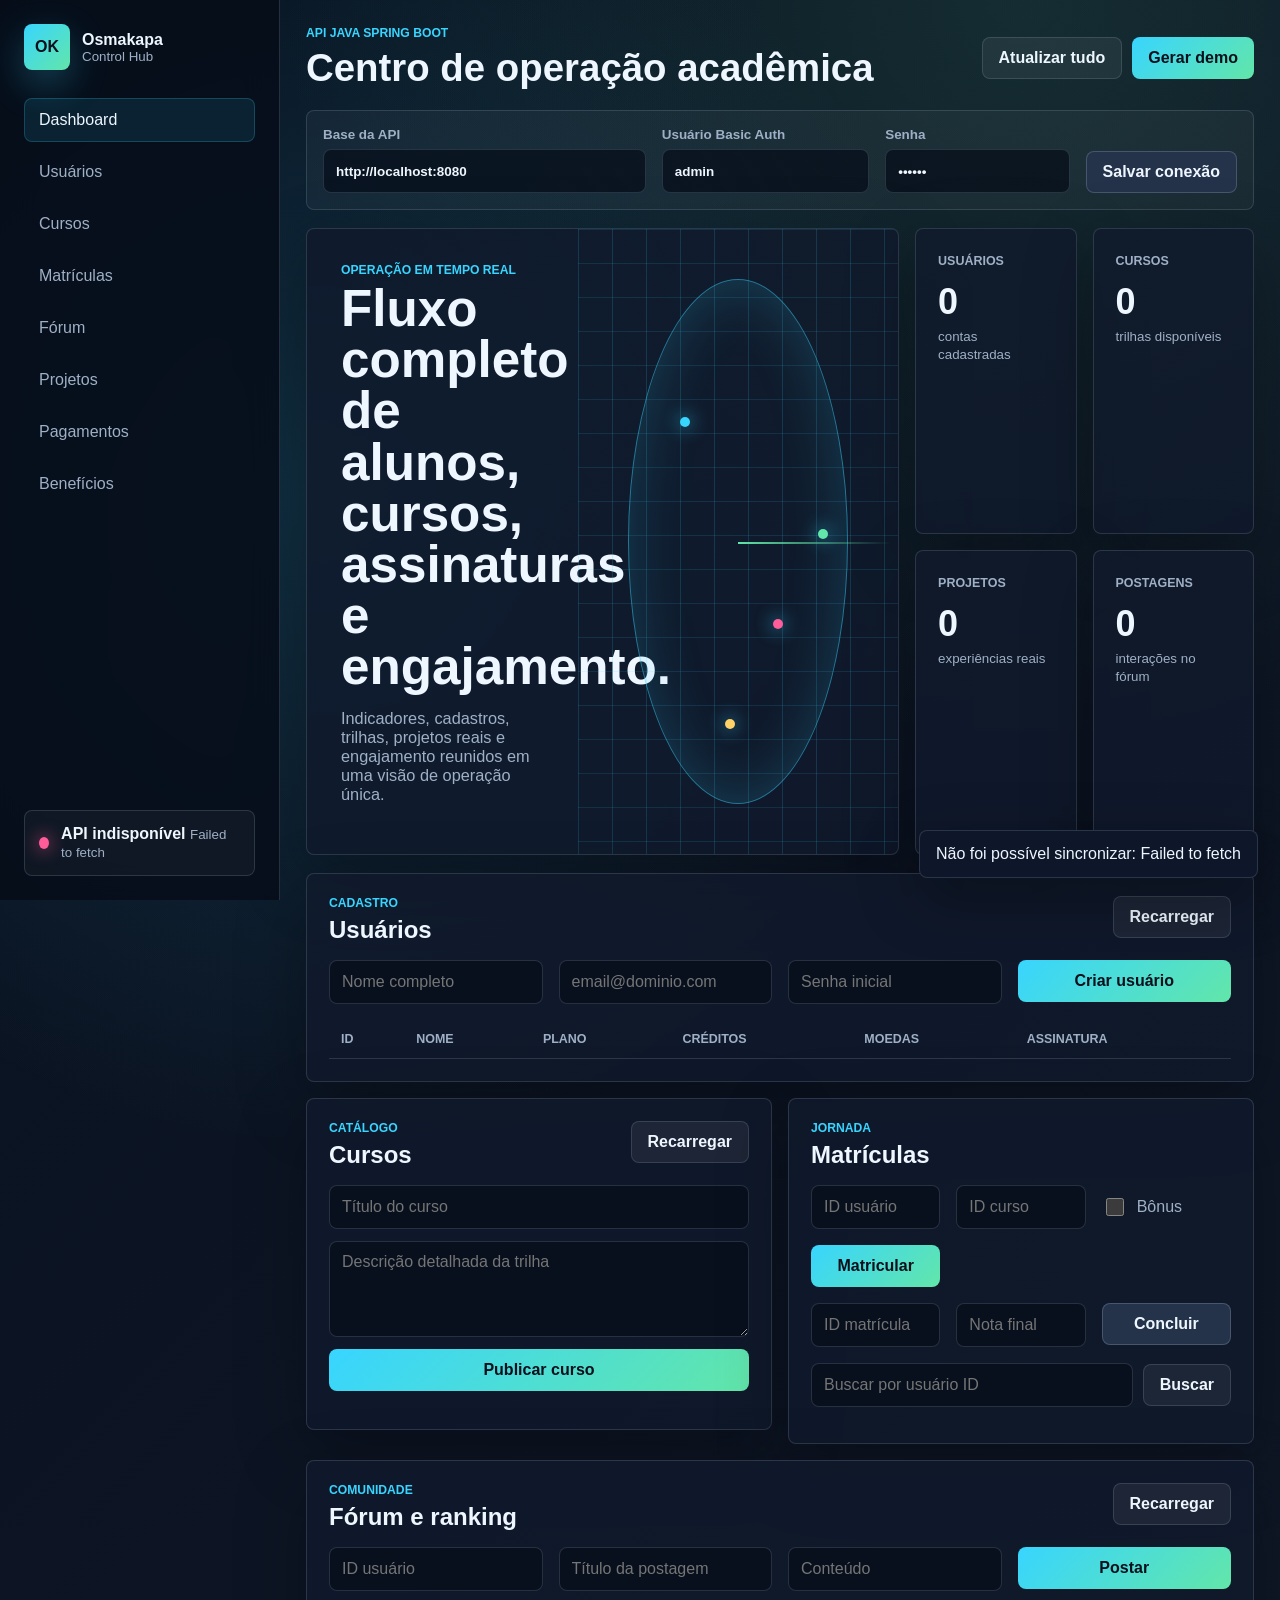
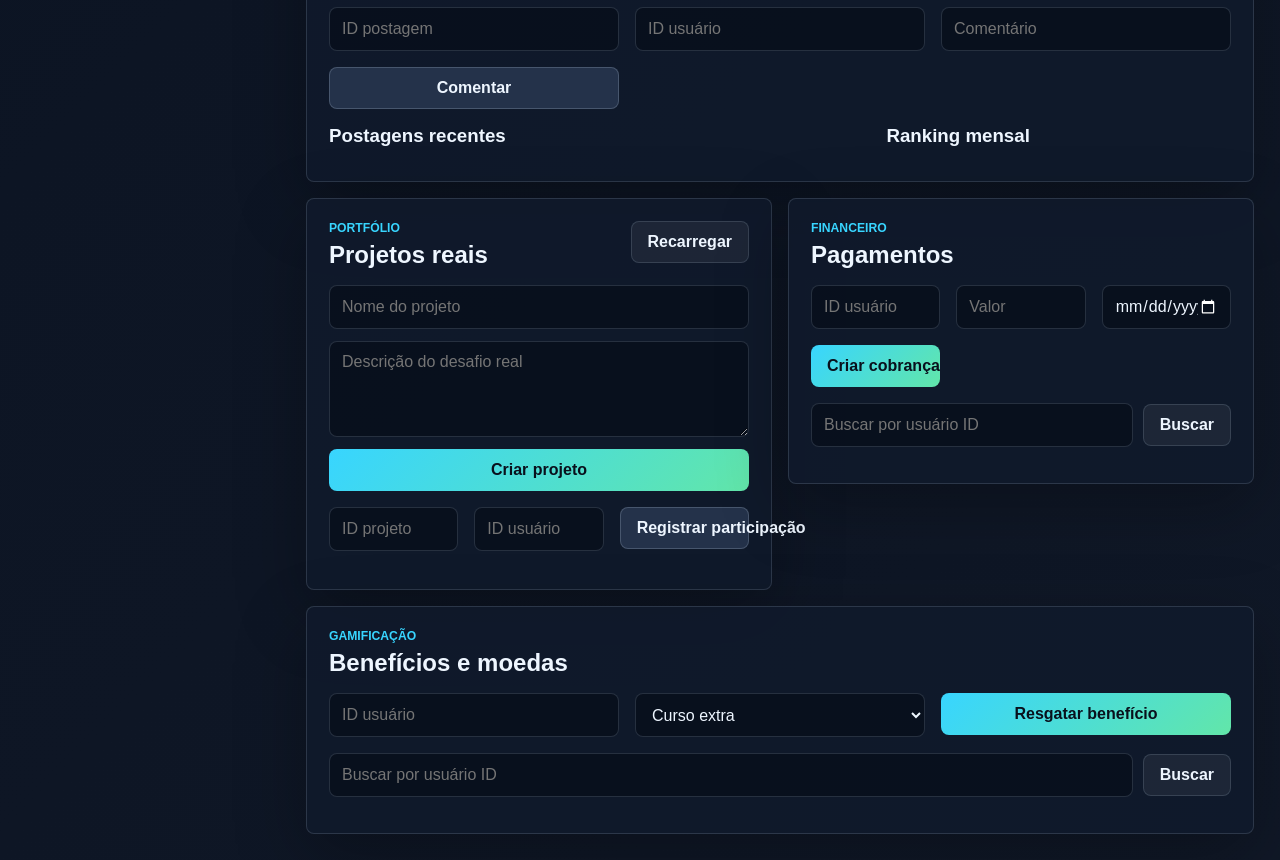
==== frontend-tech/index.html @ 01ed171f "front" ====
<!DOCTYPE html>
<html lang="pt-BR">
<head>
    <meta charset="UTF-8">
    <meta name="viewport" content="width=device-width, initial-scale=1.0">
    <title>Osmakapa Control Hub</title>
    <link rel="stylesheet" href="styles.css">
</head>
<body>
    <div class="app-shell">
        <aside class="sidebar">
            <div class="brand">
                <span class="brand-mark">OK</span>
                <div>
                    <strong>Osmakapa</strong>
                    <small>Control Hub</small>
                </div>
            </div>

            <nav class="nav-stack" aria-label="Navegação principal">
                <a href="#overview" class="nav-link active">Dashboard</a>
                <a href="#usuarios" class="nav-link">Usuários</a>
                <a href="#cursos" class="nav-link">Cursos</a>
                <a href="#matriculas" class="nav-link">Matrículas</a>
                <a href="#forum" class="nav-link">Fórum</a>
                <a href="#projetos" class="nav-link">Projetos</a>
                <a href="#pagamentos" class="nav-link">Pagamentos</a>
                <a href="#beneficios" class="nav-link">Benefícios</a>
            </nav>

            <div class="connection-card">
                <span class="status-dot" id="statusDot"></span>
                <div>
                    <strong id="connectionLabel">Aguardando API</strong>
                    <small id="connectionDetail">http://localhost:8080</small>
                </div>
            </div>
        </aside>

        <main class="workspace">
            <header class="topbar">
                <div>
                    <p class="eyebrow">API Java Spring Boot</p>
                    <h1>Centro de operação acadêmica</h1>
                </div>
                <div class="topbar-actions">
                    <button class="ghost-button" id="refreshAllBtn">Atualizar tudo</button>
                    <button class="primary-button" id="seedDemoBtn">Gerar demo</button>
                </div>
            </header>

            <section class="config-panel">
                <label>
                    Base da API
                    <input id="apiBaseInput" value="http://localhost:8080">
                </label>
                <label>
                    Usuário Basic Auth
                    <input id="authUserInput" value="admin">
                </label>
                <label>
                    Senha
                    <input id="authPassInput" value="123456" type="password">
                </label>
                <button class="dark-button" id="saveConfigBtn">Salvar conexão</button>
            </section>

            <section id="overview" class="hero-grid">
                <div class="hero-panel">
                    <div class="hero-copy">
                        <p class="eyebrow">Operação em tempo real</p>
                        <h2>Fluxo completo de alunos, cursos, assinaturas e engajamento.</h2>
                        <p>Indicadores, cadastros, trilhas, projetos reais e engajamento reunidos em uma visão de operação única.</p>
                    </div>
                    <div class="radar-visual" aria-hidden="true">
                        <span></span><span></span><span></span><span></span>
                    </div>
                </div>

                <div class="metric-grid">
                    <article class="metric-card">
                        <span>Usuários</span>
                        <strong id="metricUsuarios">0</strong>
                        <small>contas cadastradas</small>
                    </article>
                    <article class="metric-card">
                        <span>Cursos</span>
                        <strong id="metricCursos">0</strong>
                        <small>trilhas disponíveis</small>
                    </article>
                    <article class="metric-card">
                        <span>Projetos</span>
                        <strong id="metricProjetos">0</strong>
                        <small>experiências reais</small>
                    </article>
                    <article class="metric-card">
                        <span>Postagens</span>
                        <strong id="metricForum">0</strong>
                        <small>interações no fórum</small>
                    </article>
                </div>
            </section>

            <section class="content-grid">
                <article id="usuarios" class="module-card wide">
                    <div class="module-header">
                        <div>
                            <p class="eyebrow">Cadastro</p>
                            <h2>Usuários</h2>
                        </div>
                        <button class="ghost-button" data-refresh="usuarios">Recarregar</button>
                    </div>
                    <form id="usuarioForm" class="form-grid">
                        <input name="nome" placeholder="Nome completo" required>
                        <input name="email" placeholder="email@dominio.com" type="email" required>
                        <input name="senha" placeholder="Senha inicial" type="password" required>
                        <button class="primary-button" type="submit">Criar usuário</button>
                    </form>
                    <div class="table-wrap">
                        <table>
                            <thead>
                                <tr><th>ID</th><th>Nome</th><th>Plano</th><th>Créditos</th><th>Moedas</th><th>Assinatura</th></tr>
                            </thead>
                            <tbody id="usuariosTable"></tbody>
                        </table>
                    </div>
                </article>

                <article id="cursos" class="module-card">
                    <div class="module-header">
                        <div>
                            <p class="eyebrow">Catálogo</p>
                            <h2>Cursos</h2>
                        </div>
                        <button class="ghost-button" data-refresh="cursos">Recarregar</button>
                    </div>
                    <form id="cursoForm" class="stack-form">
                        <input name="titulo" placeholder="Título do curso" required>
                        <textarea name="descricao" placeholder="Descrição detalhada da trilha"></textarea>
                        <button class="primary-button" type="submit">Publicar curso</button>
                    </form>
                    <div id="cursosList" class="item-list"></div>
                </article>

                <article id="matriculas" class="module-card">
                    <div class="module-header">
                        <div>
                            <p class="eyebrow">Jornada</p>
                            <h2>Matrículas</h2>
                        </div>
                    </div>
                    <form id="matriculaForm" class="form-grid compact">
                        <input name="usuarioId" placeholder="ID usuário" type="number" required>
                        <input name="cursoId" placeholder="ID curso" type="number" required>
                        <label class="check-line"><input name="bonus" type="checkbox"> Bônus</label>
                        <button class="primary-button" type="submit">Matricular</button>
                    </form>
                    <form id="concluirForm" class="form-grid compact">
                        <input name="matriculaId" placeholder="ID matrícula" type="number" required>
                        <input name="notaFinal" placeholder="Nota final" type="number" min="0" max="10" step="0.1" required>
                        <button class="dark-button" type="submit">Concluir</button>
                    </form>
                    <div class="lookup-row">
                        <input id="matriculasUsuarioId" placeholder="Buscar por usuário ID" type="number">
                        <button class="ghost-button" id="buscarMatriculasBtn">Buscar</button>
                    </div>
                    <div id="matriculasList" class="item-list"></div>
                </article>

                <article id="forum" class="module-card wide">
                    <div class="module-header">
                        <div>
                            <p class="eyebrow">Comunidade</p>
                            <h2>Fórum e ranking</h2>
                        </div>
                        <button class="ghost-button" data-refresh="forum">Recarregar</button>
                    </div>
                    <form id="postagemForm" class="form-grid">
                        <input name="usuarioId" placeholder="ID usuário" type="number" required>
                        <input name="titulo" placeholder="Título da postagem" required>
                        <input name="conteudo" placeholder="Conteúdo" required>
                        <button class="primary-button" type="submit">Postar</button>
                    </form>
                    <form id="comentarioForm" class="form-grid compact">
                        <input name="postagemId" placeholder="ID postagem" type="number" required>
                        <input name="usuarioId" placeholder="ID usuário" type="number" required>
                        <input name="conteudo" placeholder="Comentário" required>
                        <button class="dark-button" type="submit">Comentar</button>
                    </form>
                    <div class="split-panel">
                        <div>
                            <h3>Postagens recentes</h3>
                            <div id="postagensList" class="item-list"></div>
                        </div>
                        <div>
                            <h3>Ranking mensal</h3>
                            <div id="rankingList" class="ranking-list"></div>
                        </div>
                    </div>
                </article>

                <article id="projetos" class="module-card">
                    <div class="module-header">
                        <div>
                            <p class="eyebrow">Portfólio</p>
                            <h2>Projetos reais</h2>
                        </div>
                        <button class="ghost-button" data-refresh="projetos">Recarregar</button>
                    </div>
                    <form id="projetoForm" class="stack-form">
                        <input name="nome" placeholder="Nome do projeto" required>
                        <textarea name="descricao" placeholder="Descrição do desafio real" required></textarea>
                        <button class="primary-button" type="submit">Criar projeto</button>
                    </form>
                    <form id="participacaoForm" class="form-grid compact">
                        <input name="projetoId" placeholder="ID projeto" type="number" required>
                        <input name="usuarioId" placeholder="ID usuário" type="number" required>
                        <button class="dark-button" type="submit">Registrar participação</button>
                    </form>
                    <div id="projetosList" class="item-list"></div>
                </article>

                <article id="pagamentos" class="module-card">
                    <div class="module-header">
                        <div>
                            <p class="eyebrow">Financeiro</p>
                            <h2>Pagamentos</h2>
                        </div>
                    </div>
                    <form id="pagamentoForm" class="form-grid compact">
                        <input name="usuarioId" placeholder="ID usuário" type="number" required>
                        <input name="valor" placeholder="Valor" type="number" min="0.01" step="0.01" required>
                        <input name="mesReferencia" type="date" required>
                        <button class="primary-button" type="submit">Criar cobrança</button>
                    </form>
                    <div class="lookup-row">
                        <input id="pagamentosUsuarioId" placeholder="Buscar por usuário ID" type="number">
                        <button class="ghost-button" id="buscarPagamentosBtn">Buscar</button>
                    </div>
                    <div id="pagamentosList" class="item-list"></div>
                </article>

                <article id="beneficios" class="module-card wide">
                    <div class="module-header">
                        <div>
                            <p class="eyebrow">Gamificação</p>
                            <h2>Benefícios e moedas</h2>
                        </div>
                    </div>
                    <form id="beneficioForm" class="form-grid compact">
                        <input name="usuarioId" placeholder="ID usuário" type="number" required>
                        <select name="tipo" required>
                            <option value="CURSO_EXTRA">Curso extra</option>
                            <option value="MENTORIA">Mentoria</option>
                            <option value="CERTIFICADO">Certificado</option>
                        </select>
                        <button class="primary-button" type="submit">Resgatar benefício</button>
                    </form>
                    <div class="lookup-row">
                        <input id="beneficiosUsuarioId" placeholder="Buscar por usuário ID" type="number">
                        <button class="ghost-button" id="buscarBeneficiosBtn">Buscar</button>
                    </div>
                    <div id="beneficiosList" class="item-list"></div>
                </article>
            </section>
        </main>
    </div>

    <div id="toast" class="toast" role="status" aria-live="polite"></div>
    <script src="app.js"></script>
</body>
</html>
---- frontend-tech/styles.css ----
:root {
    --bg: #07111f;
    --panel: #101a2c;
    --panel-2: #16243a;
    --line: rgba(148, 163, 184, 0.22);
    --text: #eef6ff;
    --muted: #9fb0c6;
    --cyan: #38d5ff;
    --green: #62e6a9;
    --amber: #ffd166;
    --pink: #ff5c9a;
    --ink: #09101c;
    --radius: 8px;
    color-scheme: dark;
}

* {
    box-sizing: border-box;
}

html {
    scroll-behavior: smooth;
}

body {
    margin: 0;
    min-height: 100vh;
    font-family: Inter, "Segoe UI", Arial, sans-serif;
    background:
        radial-gradient(circle at 25% 20%, rgba(56, 213, 255, 0.14), transparent 30%),
        radial-gradient(circle at 80% 0%, rgba(98, 230, 169, 0.12), transparent 28%),
        linear-gradient(135deg, #07111f 0%, #0d1524 48%, #101827 100%);
    color: var(--text);
}

button,
input,
select,
textarea {
    font: inherit;
}

button {
    border: 0;
    cursor: pointer;
}

input,
select,
textarea {
    width: 100%;
    min-height: 44px;
    border: 1px solid var(--line);
    border-radius: var(--radius);
    background: rgba(6, 13, 25, 0.72);
    color: var(--text);
    outline: 0;
    padding: 11px 12px;
}

textarea {
    min-height: 96px;
    resize: vertical;
}

input:focus,
select:focus,
textarea:focus {
    border-color: var(--cyan);
    box-shadow: 0 0 0 3px rgba(56, 213, 255, 0.14);
}

table {
    width: 100%;
    border-collapse: collapse;
    min-width: 760px;
}

th,
td {
    border-bottom: 1px solid var(--line);
    padding: 12px;
    text-align: left;
    vertical-align: middle;
}

th {
    color: var(--muted);
    font-size: 0.78rem;
    text-transform: uppercase;
}

.app-shell {
    display: grid;
    grid-template-columns: 280px minmax(0, 1fr);
    min-height: 100vh;
}

.sidebar {
    position: sticky;
    top: 0;
    height: 100vh;
    border-right: 1px solid var(--line);
    background: rgba(6, 13, 25, 0.86);
    backdrop-filter: blur(18px);
    padding: 24px;
    display: flex;
    flex-direction: column;
    gap: 28px;
}

.brand {
    display: flex;
    align-items: center;
    gap: 12px;
}

.brand-mark {
    width: 46px;
    height: 46px;
    border-radius: var(--radius);
    display: grid;
    place-items: center;
    color: var(--ink);
    font-weight: 900;
    background: linear-gradient(135deg, var(--cyan), var(--green));
    box-shadow: 0 14px 36px rgba(56, 213, 255, 0.26);
}

.brand strong,
.brand small {
    display: block;
}

.brand small,
.connection-card small,
.metric-card small,
.item small {
    color: var(--muted);
}

.nav-stack {
    display: grid;
    gap: 8px;
}

.nav-link {
    color: var(--muted);
    text-decoration: none;
    border: 1px solid transparent;
    border-radius: var(--radius);
    padding: 12px 14px;
    transition: 160ms ease;
}

.nav-link:hover,
.nav-link.active {
    color: var(--text);
    background: rgba(56, 213, 255, 0.1);
    border-color: rgba(56, 213, 255, 0.22);
}

.connection-card {
    margin-top: auto;
    display: flex;
    gap: 12px;
    align-items: center;
    border: 1px solid var(--line);
    border-radius: var(--radius);
    padding: 14px;
    background: rgba(255, 255, 255, 0.04);
}

.status-dot {
    width: 12px;
    height: 12px;
    border-radius: 50%;
    background: var(--amber);
    box-shadow: 0 0 18px var(--amber);
}

.status-dot.online {
    background: var(--green);
    box-shadow: 0 0 18px var(--green);
}

.status-dot.offline {
    background: var(--pink);
    box-shadow: 0 0 18px var(--pink);
}

.workspace {
    padding: 26px;
}

.topbar {
    display: flex;
    justify-content: space-between;
    align-items: center;
    gap: 20px;
    margin-bottom: 20px;
}

.topbar h1,
.hero-copy h2,
.module-header h2,
.split-panel h3 {
    margin: 0;
}

.topbar h1 {
    font-size: clamp(1.7rem, 3vw, 2.8rem);
}

.topbar-actions,
.lookup-row {
    display: flex;
    gap: 10px;
    align-items: center;
}

.eyebrow {
    margin: 0 0 6px;
    color: var(--cyan);
    font-size: 0.76rem;
    font-weight: 800;
    text-transform: uppercase;
    letter-spacing: 0;
}

.primary-button,
.ghost-button,
.dark-button,
.mini-button {
    min-height: 42px;
    border-radius: var(--radius);
    padding: 0 16px;
    font-weight: 800;
    white-space: nowrap;
}

.primary-button {
    color: var(--ink);
    background: linear-gradient(135deg, var(--cyan), var(--green));
}

.ghost-button {
    color: var(--text);
    background: rgba(255, 255, 255, 0.06);
    border: 1px solid var(--line);
}

.dark-button {
    color: var(--text);
    background: #24324a;
    border: 1px solid rgba(148, 163, 184, 0.32);
}

.mini-button {
    min-height: 34px;
    padding: 0 10px;
    color: var(--ink);
    background: var(--amber);
    font-size: 0.82rem;
}

.config-panel,
.hero-grid,
.content-grid,
.form-grid,
.split-panel,
.metric-grid {
    display: grid;
    gap: 16px;
}

.config-panel {
    grid-template-columns: 1.4fr 0.9fr 0.8fr auto;
    align-items: end;
    border: 1px solid var(--line);
    border-radius: var(--radius);
    padding: 16px;
    margin-bottom: 18px;
    background: rgba(255, 255, 255, 0.04);
}

.config-panel label {
    color: var(--muted);
    font-size: 0.84rem;
    font-weight: 700;
}

.config-panel input {
    margin-top: 7px;
}

.hero-grid {
    grid-template-columns: minmax(0, 1.4fr) minmax(280px, 0.8fr);
    margin-bottom: 18px;
}

.hero-panel,
.module-card,
.metric-card {
    border: 1px solid var(--line);
    border-radius: var(--radius);
    background: rgba(16, 26, 44, 0.82);
    box-shadow: 0 22px 70px rgba(0, 0, 0, 0.28);
}

.hero-panel {
    min-height: 330px;
    overflow: hidden;
    display: grid;
    grid-template-columns: minmax(0, 1fr) 320px;
}

.hero-copy {
    padding: 34px;
    display: flex;
    flex-direction: column;
    justify-content: center;
}

.hero-copy h2 {
    max-width: 720px;
    font-size: clamp(2rem, 4vw, 4.2rem);
    line-height: 1;
}

.hero-copy p:last-child {
    max-width: 620px;
    color: var(--muted);
    font-size: 1.02rem;
}

.radar-visual {
    position: relative;
    min-height: 100%;
    background:
        linear-gradient(90deg, rgba(56, 213, 255, 0.16) 1px, transparent 1px),
        linear-gradient(rgba(56, 213, 255, 0.12) 1px, transparent 1px);
    background-size: 34px 34px;
}

.radar-visual::before {
    content: "";
    position: absolute;
    inset: 50px;
    border: 1px solid rgba(56, 213, 255, 0.5);
    border-radius: 50%;
    box-shadow: 0 0 60px rgba(56, 213, 255, 0.2) inset;
}

.radar-visual::after {
    content: "";
    position: absolute;
    width: 48%;
    height: 2px;
    left: 50%;
    top: 50%;
    transform-origin: left center;
    background: linear-gradient(90deg, var(--green), transparent);
    animation: sweep 5s linear infinite;
}

.radar-visual span {
    position: absolute;
    width: 10px;
    height: 10px;
    border-radius: 50%;
    background: var(--cyan);
    box-shadow: 0 0 18px var(--cyan);
}

.radar-visual span:nth-child(1) { left: 32%; top: 30%; }
.radar-visual span:nth-child(2) { right: 22%; top: 48%; background: var(--green); }
.radar-visual span:nth-child(3) { left: 46%; bottom: 20%; background: var(--amber); }
.radar-visual span:nth-child(4) { right: 36%; bottom: 36%; background: var(--pink); }

@keyframes sweep {
    to { transform: rotate(360deg); }
}

.metric-grid {
    grid-template-columns: repeat(2, minmax(0, 1fr));
}

.metric-card {
    padding: 22px;
}

.metric-card span {
    color: var(--muted);
    font-size: 0.78rem;
    font-weight: 800;
    text-transform: uppercase;
}

.metric-card strong {
    display: block;
    margin: 12px 0 4px;
    font-size: 2.25rem;
}

.content-grid {
    grid-template-columns: repeat(2, minmax(0, 1fr));
    align-items: start;
}

.module-card {
    padding: 22px;
    scroll-margin-top: 24px;
}

.module-card.wide {
    grid-column: 1 / -1;
}

.module-header {
    display: flex;
    justify-content: space-between;
    align-items: start;
    gap: 16px;
    margin-bottom: 16px;
}

.form-grid {
    grid-template-columns: repeat(4, minmax(0, 1fr));
    align-items: start;
    margin-bottom: 16px;
}

.form-grid.compact {
    grid-template-columns: repeat(3, minmax(0, 1fr));
}

.stack-form {
    display: grid;
    gap: 12px;
    margin-bottom: 16px;
}

.check-line {
    min-height: 44px;
    display: flex;
    align-items: center;
    gap: 10px;
    color: var(--muted);
}

.check-line input {
    width: 18px;
    min-height: 18px;
}

.table-wrap {
    overflow-x: auto;
}

.badge {
    display: inline-flex;
    align-items: center;
    min-height: 26px;
    border-radius: 999px;
    padding: 0 10px;
    color: var(--ink);
    background: var(--green);
    font-size: 0.78rem;
    font-weight: 900;
}

.badge.muted {
    color: var(--text);
    background: #334155;
}

.item-list,
.ranking-list {
    display: grid;
    gap: 10px;
}

.item {
    border: 1px solid var(--line);
    border-radius: var(--radius);
    background: rgba(255, 255, 255, 0.045);
    padding: 14px;
}

.item-header {
    display: flex;
    justify-content: space-between;
    gap: 12px;
    margin-bottom: 6px;
}

.item strong {
    display: block;
}

.item p {
    margin: 8px 0 0;
    color: var(--muted);
}

.split-panel {
    grid-template-columns: minmax(0, 1.1fr) minmax(280px, 0.7fr);
}

.split-panel h3 {
    margin-bottom: 12px;
}

.lookup-row {
    margin-bottom: 14px;
}

.ranking-row {
    display: grid;
    grid-template-columns: 42px minmax(0, 1fr) auto;
    gap: 12px;
    align-items: center;
    border: 1px solid var(--line);
    border-radius: var(--radius);
    padding: 12px;
    background: rgba(255, 255, 255, 0.045);
}

.rank-pos {
    width: 34px;
    height: 34px;
    border-radius: var(--radius);
    display: grid;
    place-items: center;
    color: var(--ink);
    background: var(--amber);
    font-weight: 900;
}

.toast {
    position: fixed;
    right: 22px;
    bottom: 22px;
    max-width: min(420px, calc(100vw - 44px));
    transform: translateY(24px);
    opacity: 0;
    pointer-events: none;
    border: 1px solid var(--line);
    border-radius: var(--radius);
    padding: 14px 16px;
    background: #0d1729;
    color: var(--text);
    box-shadow: 0 18px 60px rgba(0, 0, 0, 0.36);
    transition: 180ms ease;
}

.toast.show {
    transform: translateY(0);
    opacity: 1;
}

.empty {
    color: var(--muted);
    border: 1px dashed var(--line);
    border-radius: var(--radius);
    padding: 16px;
}

@media (max-width: 1120px) {
    .app-shell {
        grid-template-columns: 1fr;
    }

    .sidebar {
        position: static;
        height: auto;
    }

    .nav-stack {
        grid-template-columns: repeat(4, minmax(0, 1fr));
    }

    .connection-card {
        margin-top: 0;
    }

    .config-panel,
    .hero-grid,
    .hero-panel,
    .content-grid,
    .split-panel {
        grid-template-columns: 1fr;
    }

    .radar-visual {
        min-height: 260px;
    }
}

@media (max-width: 760px) {
    .workspace,
    .sidebar {
        padding: 16px;
    }

    .topbar,
    .module-header,
    .topbar-actions,
    .lookup-row {
        align-items: stretch;
        flex-direction: column;
    }

    .nav-stack,
    .metric-grid,
    .form-grid,
    .form-grid.compact {
        grid-template-columns: 1fr;
    }

    .hero-copy {
        padding: 24px;
    }
}
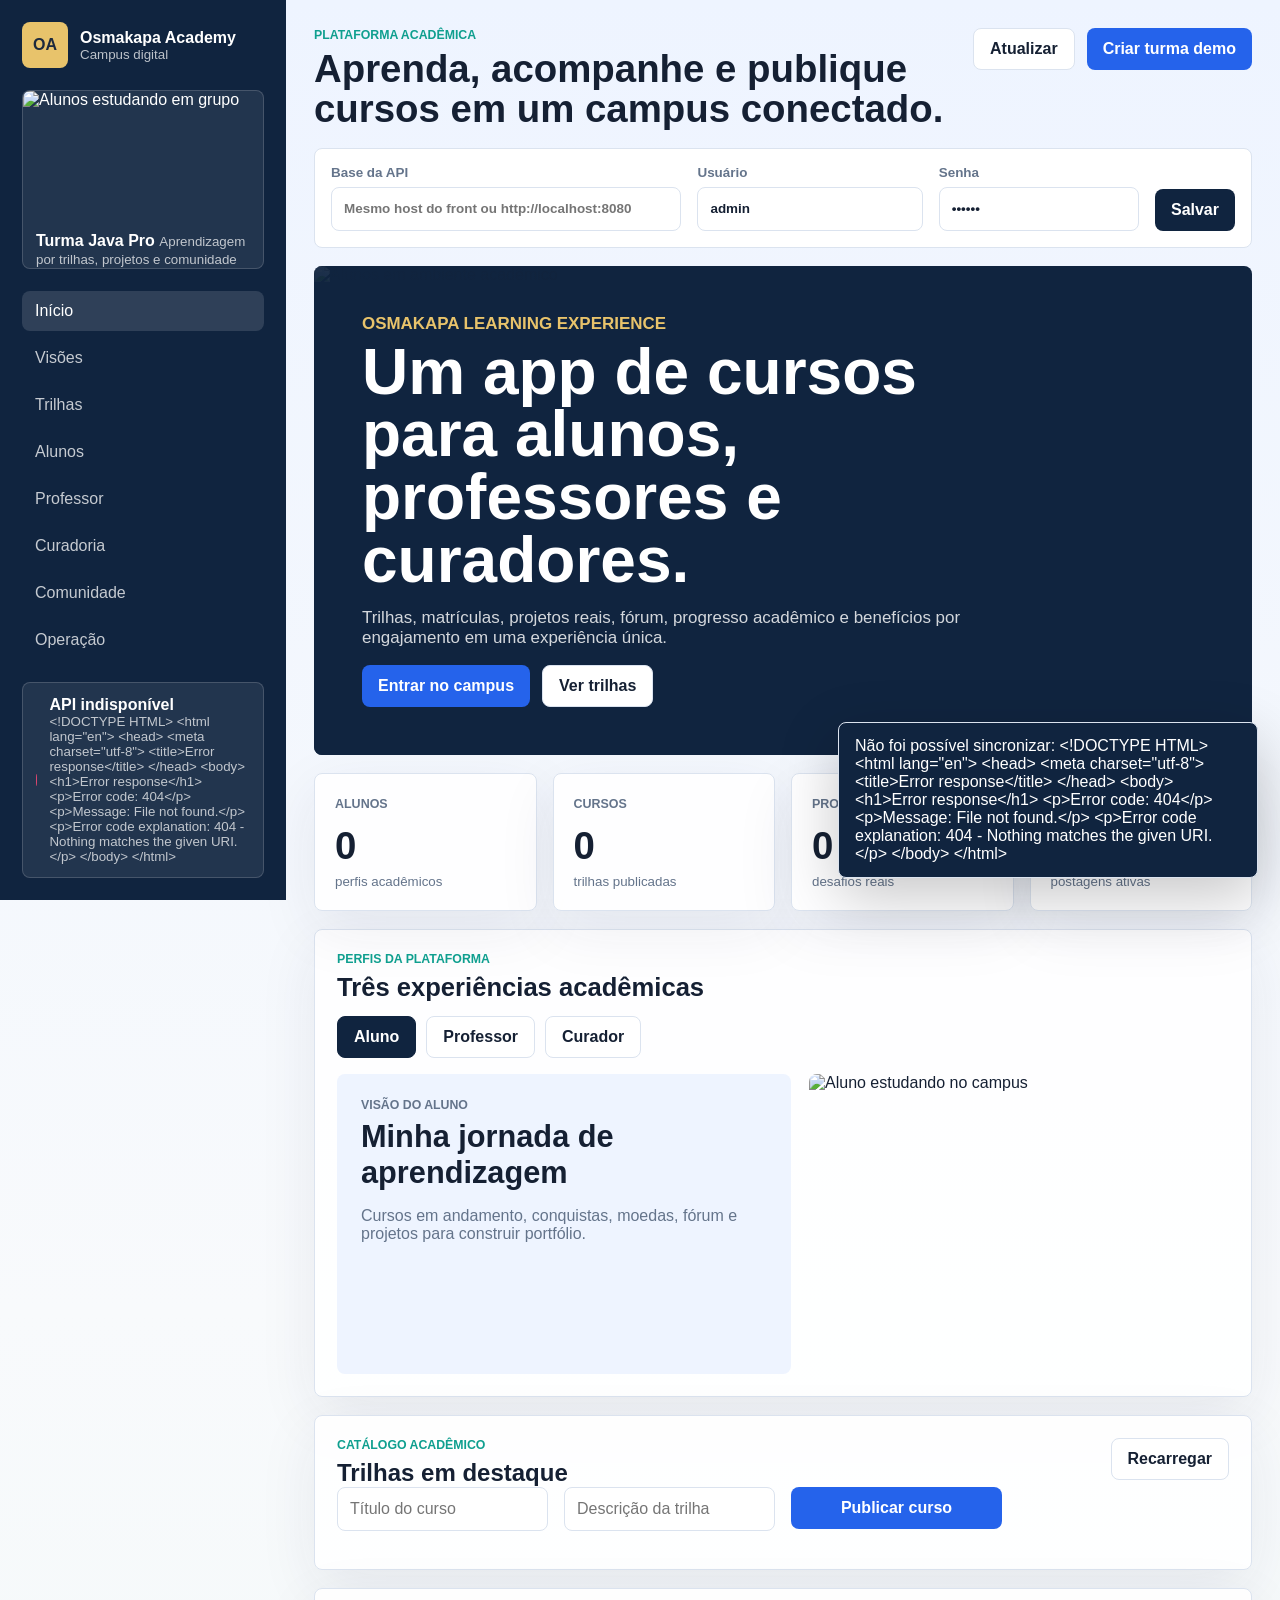
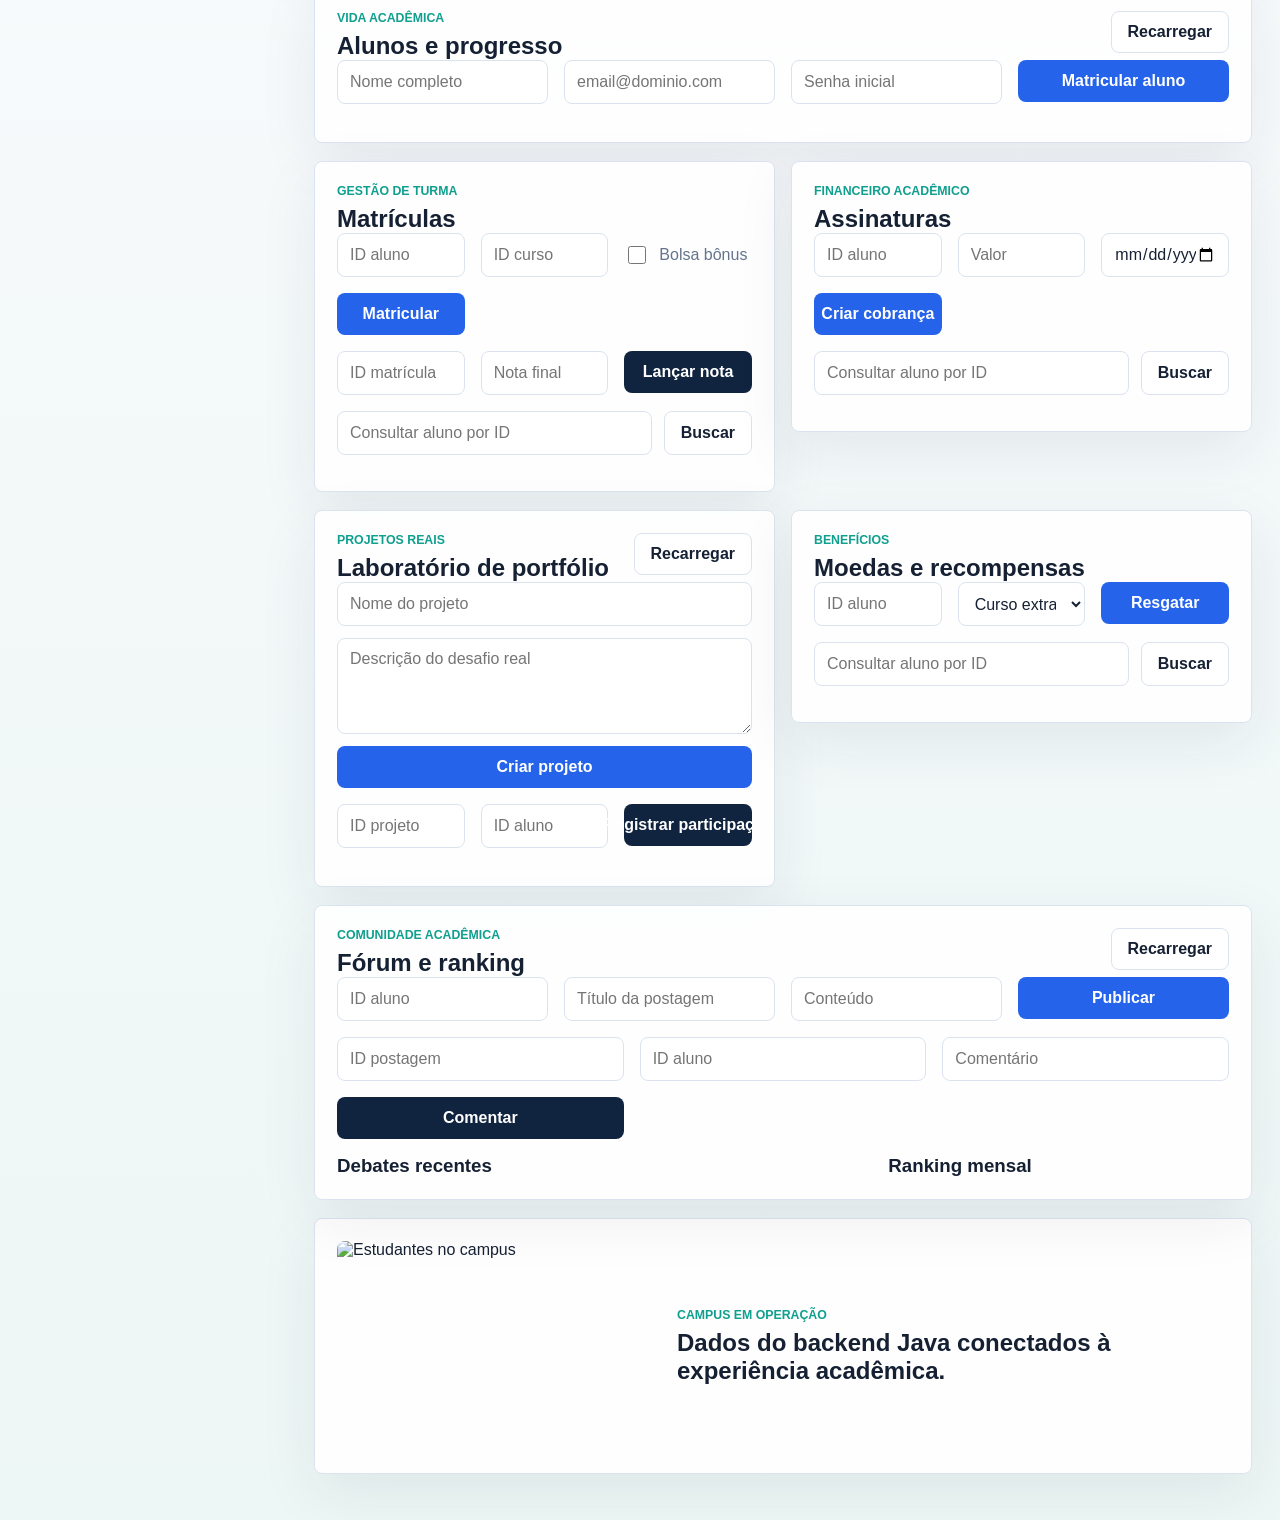
==== commit dfab8be5: "front" ====
--- a/frontend-tech/index.html
+++ b/frontend-tech/index.html
@@ -3,36 +3,44 @@
 <head>
     <meta charset="UTF-8">
     <meta name="viewport" content="width=device-width, initial-scale=1.0">
-    <title>Osmakapa Control Hub</title>
+    <title>Osmakapa Academy</title>
     <link rel="stylesheet" href="styles.css">
 </head>
 <body>
     <div class="app-shell">
         <aside class="sidebar">
             <div class="brand">
-                <span class="brand-mark">OK</span>
-                <div>
-                    <strong>Osmakapa</strong>
-                    <small>Control Hub</small>
+                <span class="brand-mark">OA</span>
+                <div>
+                    <strong>Osmakapa Academy</strong>
+                    <small>Campus digital</small>
                 </div>
             </div>
 
+            <div class="profile-card">
+                <img src="https://images.unsplash.com/photo-1522202176988-66273c2fd55f?auto=format&fit=crop&w=420&q=80" alt="Alunos estudando em grupo">
+                <div>
+                    <strong>Turma Java Pro</strong>
+                    <small>Aprendizagem por trilhas, projetos e comunidade</small>
+                </div>
+            </div>
+
             <nav class="nav-stack" aria-label="Navegação principal">
-                <a href="#overview" class="nav-link active">Dashboard</a>
-                <a href="#usuarios" class="nav-link">Usuários</a>
-                <a href="#cursos" class="nav-link">Cursos</a>
-                <a href="#matriculas" class="nav-link">Matrículas</a>
-                <a href="#forum" class="nav-link">Fórum</a>
-                <a href="#projetos" class="nav-link">Projetos</a>
-                <a href="#pagamentos" class="nav-link">Pagamentos</a>
-                <a href="#beneficios" class="nav-link">Benefícios</a>
+                <a href="#inicio" class="nav-link active">Início</a>
+                <a href="#visoes" class="nav-link">Visões</a>
+                <a href="#trilhas" class="nav-link">Trilhas</a>
+                <a href="#alunos" class="nav-link">Alunos</a>
+                <a href="#professor" class="nav-link">Professor</a>
+                <a href="#curadoria" class="nav-link">Curadoria</a>
+                <a href="#comunidade" class="nav-link">Comunidade</a>
+                <a href="#operacao" class="nav-link">Operação</a>
             </nav>
 
             <div class="connection-card">
                 <span class="status-dot" id="statusDot"></span>
                 <div>
                     <strong id="connectionLabel">Aguardando API</strong>
-                    <small id="connectionDetail">http://localhost:8080</small>
+                    <small id="connectionDetail">mesma origem do front</small>
                 </div>
             </div>
         </aside>
@@ -40,73 +48,149 @@
         <main class="workspace">
             <header class="topbar">
                 <div>
-                    <p class="eyebrow">API Java Spring Boot</p>
-                    <h1>Centro de operação acadêmica</h1>
+                    <p class="eyebrow">Plataforma acadêmica</p>
+                    <h1>Aprenda, acompanhe e publique cursos em um campus conectado.</h1>
                 </div>
                 <div class="topbar-actions">
-                    <button class="ghost-button" id="refreshAllBtn">Atualizar tudo</button>
-                    <button class="primary-button" id="seedDemoBtn">Gerar demo</button>
+                    <button class="ghost-button" id="refreshAllBtn">Atualizar</button>
+                    <button class="primary-button" id="seedDemoBtn">Criar turma demo</button>
                 </div>
             </header>
 
             <section class="config-panel">
                 <label>
                     Base da API
-                    <input id="apiBaseInput" value="http://localhost:8080">
+                    <input id="apiBaseInput" placeholder="Mesmo host do front ou http://localhost:8080">
                 </label>
                 <label>
-                    Usuário Basic Auth
+                    Usuário
                     <input id="authUserInput" value="admin">
                 </label>
                 <label>
                     Senha
                     <input id="authPassInput" value="123456" type="password">
                 </label>
-                <button class="dark-button" id="saveConfigBtn">Salvar conexão</button>
-            </section>
-
-            <section id="overview" class="hero-grid">
-                <div class="hero-panel">
-                    <div class="hero-copy">
-                        <p class="eyebrow">Operação em tempo real</p>
-                        <h2>Fluxo completo de alunos, cursos, assinaturas e engajamento.</h2>
-                        <p>Indicadores, cadastros, trilhas, projetos reais e engajamento reunidos em uma visão de operação única.</p>
-                    </div>
-                    <div class="radar-visual" aria-hidden="true">
-                        <span></span><span></span><span></span><span></span>
-                    </div>
-                </div>
-
-                <div class="metric-grid">
-                    <article class="metric-card">
-                        <span>Usuários</span>
-                        <strong id="metricUsuarios">0</strong>
-                        <small>contas cadastradas</small>
-                    </article>
-                    <article class="metric-card">
-                        <span>Cursos</span>
-                        <strong id="metricCursos">0</strong>
-                        <small>trilhas disponíveis</small>
-                    </article>
-                    <article class="metric-card">
-                        <span>Projetos</span>
-                        <strong id="metricProjetos">0</strong>
-                        <small>experiências reais</small>
-                    </article>
-                    <article class="metric-card">
-                        <span>Postagens</span>
-                        <strong id="metricForum">0</strong>
-                        <small>interações no fórum</small>
-                    </article>
-                </div>
-            </section>
-
-            <section class="content-grid">
-                <article id="usuarios" class="module-card wide">
-                    <div class="module-header">
-                        <div>
-                            <p class="eyebrow">Cadastro</p>
-                            <h2>Usuários</h2>
+                <button class="dark-button" id="saveConfigBtn">Salvar</button>
+            </section>
+
+            <section id="inicio" class="academy-hero">
+                <div class="hero-media">
+                    <img src="https://images.unsplash.com/photo-1523240795612-9a054b0db644?auto=format&fit=crop&w=1400&q=82" alt="Alunos em ambiente acadêmico">
+                </div>
+                <div class="hero-content">
+                    <p class="eyebrow">Osmakapa Learning Experience</p>
+                    <h2>Um app de cursos para alunos, professores e curadores.</h2>
+                    <p>Trilhas, matrículas, projetos reais, fórum, progresso acadêmico e benefícios por engajamento em uma experiência única.</p>
+                    <div class="hero-actions">
+                        <a href="#visoes" class="primary-link">Entrar no campus</a>
+                        <a href="#trilhas" class="ghost-link">Ver trilhas</a>
+                    </div>
+                </div>
+            </section>
+
+            <section class="metric-grid">
+                <article class="metric-card">
+                    <span>Alunos</span>
+                    <strong id="metricUsuarios">0</strong>
+                    <small>perfis acadêmicos</small>
+                </article>
+                <article class="metric-card">
+                    <span>Cursos</span>
+                    <strong id="metricCursos">0</strong>
+                    <small>trilhas publicadas</small>
+                </article>
+                <article class="metric-card">
+                    <span>Projetos</span>
+                    <strong id="metricProjetos">0</strong>
+                    <small>desafios reais</small>
+                </article>
+                <article class="metric-card">
+                    <span>Comunidade</span>
+                    <strong id="metricForum">0</strong>
+                    <small>postagens ativas</small>
+                </article>
+            </section>
+
+            <section id="visoes" class="role-section">
+                <div class="section-heading">
+                    <p class="eyebrow">Perfis da plataforma</p>
+                    <h2>Três experiências acadêmicas</h2>
+                </div>
+                <div class="role-tabs" aria-label="Selecionar visão">
+                    <button class="role-tab active" data-role="aluno">Aluno</button>
+                    <button class="role-tab" data-role="professor">Professor</button>
+                    <button class="role-tab" data-role="curador">Curador</button>
+                </div>
+
+                <div class="role-panel active" data-role-panel="aluno">
+                    <div class="role-copy">
+                        <p class="eyebrow">Visão do aluno</p>
+                        <h3>Minha jornada de aprendizagem</h3>
+                        <p>Cursos em andamento, conquistas, moedas, fórum e projetos para construir portfólio.</p>
+                        <div class="student-strip" id="studentStrip"></div>
+                    </div>
+                    <div class="role-photo">
+                        <img src="https://images.unsplash.com/photo-1517486808906-6ca8b3f04846?auto=format&fit=crop&w=900&q=82" alt="Aluno estudando no campus">
+                    </div>
+                </div>
+
+                <div class="role-panel" data-role-panel="professor">
+                    <div class="role-copy">
+                        <p class="eyebrow">Visão do professor</p>
+                        <h3>Acompanhamento da turma</h3>
+                        <p>Publicação de cursos, conclusão de matrículas, participação no fórum e leitura do desempenho da turma.</p>
+                        <div class="faculty-grid">
+                            <article><strong id="facultyCursos">0</strong><span>cursos para orientar</span></article>
+                            <article><strong id="facultyAlunos">0</strong><span>alunos ativos</span></article>
+                            <article><strong id="facultyForum">0</strong><span>debates acadêmicos</span></article>
+                        </div>
+                    </div>
+                    <div class="role-photo">
+                        <img src="https://images.unsplash.com/photo-1577896851231-70ef18881754?auto=format&fit=crop&w=900&q=82" alt="Professor em sala de aula">
+                    </div>
+                </div>
+
+                <div class="role-panel" data-role-panel="curador">
+                    <div class="role-copy">
+                        <p class="eyebrow">Visão do curador</p>
+                        <h3>Qualidade e catálogo</h3>
+                        <p>Organização de trilhas, projetos reais, benefícios, ranking mensal e evolução do ecossistema acadêmico.</p>
+                        <div class="curator-board">
+                            <span>Catálogo revisado</span>
+                            <span>Projetos conectados</span>
+                            <span>Comunidade em análise</span>
+                        </div>
+                    </div>
+                    <div class="role-photo">
+                        <img src="https://images.unsplash.com/photo-1551836022-d5d88e9218df?auto=format&fit=crop&w=900&q=82" alt="Curadora analisando dados acadêmicos">
+                    </div>
+                </div>
+            </section>
+
+            <section id="trilhas" class="content-grid">
+                <article class="module-card wide">
+                    <div class="module-header">
+                        <div>
+                            <p class="eyebrow">Catálogo acadêmico</p>
+                            <h2>Trilhas em destaque</h2>
+                        </div>
+                        <button class="ghost-button" data-refresh="cursos">Recarregar</button>
+                    </div>
+                    <form id="cursoForm" class="form-grid">
+                        <input name="titulo" placeholder="Título do curso" required>
+                        <input name="descricao" placeholder="Descrição da trilha">
+                        <button class="primary-button" type="submit">Publicar curso</button>
+                    </form>
+                    <div id="cursosList" class="course-grid"></div>
+                </article>
+            </section>
+
+            <section id="alunos" class="content-grid">
+                <article class="module-card wide">
+                    <div class="module-header">
+                        <div>
+                            <p class="eyebrow">Vida acadêmica</p>
+                            <h2>Alunos e progresso</h2>
                         </div>
                         <button class="ghost-button" data-refresh="usuarios">Recarregar</button>
                     </div>
@@ -114,96 +198,65 @@
                         <input name="nome" placeholder="Nome completo" required>
                         <input name="email" placeholder="email@dominio.com" type="email" required>
                         <input name="senha" placeholder="Senha inicial" type="password" required>
-                        <button class="primary-button" type="submit">Criar usuário</button>
-                    </form>
-                    <div class="table-wrap">
-                        <table>
-                            <thead>
-                                <tr><th>ID</th><th>Nome</th><th>Plano</th><th>Créditos</th><th>Moedas</th><th>Assinatura</th></tr>
-                            </thead>
-                            <tbody id="usuariosTable"></tbody>
-                        </table>
-                    </div>
-                </article>
-
-                <article id="cursos" class="module-card">
-                    <div class="module-header">
-                        <div>
-                            <p class="eyebrow">Catálogo</p>
-                            <h2>Cursos</h2>
-                        </div>
-                        <button class="ghost-button" data-refresh="cursos">Recarregar</button>
-                    </div>
-                    <form id="cursoForm" class="stack-form">
-                        <input name="titulo" placeholder="Título do curso" required>
-                        <textarea name="descricao" placeholder="Descrição detalhada da trilha"></textarea>
-                        <button class="primary-button" type="submit">Publicar curso</button>
-                    </form>
-                    <div id="cursosList" class="item-list"></div>
-                </article>
-
-                <article id="matriculas" class="module-card">
-                    <div class="module-header">
-                        <div>
-                            <p class="eyebrow">Jornada</p>
+                        <button class="primary-button" type="submit">Matricular aluno</button>
+                    </form>
+                    <div id="usuariosTable" class="student-grid"></div>
+                </article>
+            </section>
+
+            <section id="professor" class="content-grid">
+                <article class="module-card">
+                    <div class="module-header">
+                        <div>
+                            <p class="eyebrow">Gestão de turma</p>
                             <h2>Matrículas</h2>
                         </div>
                     </div>
                     <form id="matriculaForm" class="form-grid compact">
-                        <input name="usuarioId" placeholder="ID usuário" type="number" required>
+                        <input name="usuarioId" placeholder="ID aluno" type="number" required>
                         <input name="cursoId" placeholder="ID curso" type="number" required>
-                        <label class="check-line"><input name="bonus" type="checkbox"> Bônus</label>
+                        <label class="check-line"><input name="bonus" type="checkbox"> Bolsa bônus</label>
                         <button class="primary-button" type="submit">Matricular</button>
                     </form>
                     <form id="concluirForm" class="form-grid compact">
                         <input name="matriculaId" placeholder="ID matrícula" type="number" required>
                         <input name="notaFinal" placeholder="Nota final" type="number" min="0" max="10" step="0.1" required>
-                        <button class="dark-button" type="submit">Concluir</button>
+                        <button class="dark-button" type="submit">Lançar nota</button>
                     </form>
                     <div class="lookup-row">
-                        <input id="matriculasUsuarioId" placeholder="Buscar por usuário ID" type="number">
+                        <input id="matriculasUsuarioId" placeholder="Consultar aluno por ID" type="number">
                         <button class="ghost-button" id="buscarMatriculasBtn">Buscar</button>
                     </div>
                     <div id="matriculasList" class="item-list"></div>
                 </article>
 
-                <article id="forum" class="module-card wide">
-                    <div class="module-header">
-                        <div>
-                            <p class="eyebrow">Comunidade</p>
-                            <h2>Fórum e ranking</h2>
-                        </div>
-                        <button class="ghost-button" data-refresh="forum">Recarregar</button>
-                    </div>
-                    <form id="postagemForm" class="form-grid">
-                        <input name="usuarioId" placeholder="ID usuário" type="number" required>
-                        <input name="titulo" placeholder="Título da postagem" required>
-                        <input name="conteudo" placeholder="Conteúdo" required>
-                        <button class="primary-button" type="submit">Postar</button>
-                    </form>
-                    <form id="comentarioForm" class="form-grid compact">
-                        <input name="postagemId" placeholder="ID postagem" type="number" required>
-                        <input name="usuarioId" placeholder="ID usuário" type="number" required>
-                        <input name="conteudo" placeholder="Comentário" required>
-                        <button class="dark-button" type="submit">Comentar</button>
-                    </form>
-                    <div class="split-panel">
-                        <div>
-                            <h3>Postagens recentes</h3>
-                            <div id="postagensList" class="item-list"></div>
-                        </div>
-                        <div>
-                            <h3>Ranking mensal</h3>
-                            <div id="rankingList" class="ranking-list"></div>
-                        </div>
-                    </div>
-                </article>
-
-                <article id="projetos" class="module-card">
-                    <div class="module-header">
-                        <div>
-                            <p class="eyebrow">Portfólio</p>
-                            <h2>Projetos reais</h2>
+                <article class="module-card">
+                    <div class="module-header">
+                        <div>
+                            <p class="eyebrow">Financeiro acadêmico</p>
+                            <h2>Assinaturas</h2>
+                        </div>
+                    </div>
+                    <form id="pagamentoForm" class="form-grid compact">
+                        <input name="usuarioId" placeholder="ID aluno" type="number" required>
+                        <input name="valor" placeholder="Valor" type="number" min="0.01" step="0.01" required>
+                        <input name="mesReferencia" type="date" required>
+                        <button class="primary-button" type="submit">Criar cobrança</button>
+                    </form>
+                    <div class="lookup-row">
+                        <input id="pagamentosUsuarioId" placeholder="Consultar aluno por ID" type="number">
+                        <button class="ghost-button" id="buscarPagamentosBtn">Buscar</button>
+                    </div>
+                    <div id="pagamentosList" class="item-list"></div>
+                </article>
+            </section>
+
+            <section id="curadoria" class="content-grid">
+                <article class="module-card">
+                    <div class="module-header">
+                        <div>
+                            <p class="eyebrow">Projetos reais</p>
+                            <h2>Laboratório de portfólio</h2>
                         </div>
                         <button class="ghost-button" data-refresh="projetos">Recarregar</button>
                     </div>
@@ -214,54 +267,76 @@
                     </form>
                     <form id="participacaoForm" class="form-grid compact">
                         <input name="projetoId" placeholder="ID projeto" type="number" required>
-                        <input name="usuarioId" placeholder="ID usuário" type="number" required>
+                        <input name="usuarioId" placeholder="ID aluno" type="number" required>
                         <button class="dark-button" type="submit">Registrar participação</button>
                     </form>
                     <div id="projetosList" class="item-list"></div>
                 </article>
 
-                <article id="pagamentos" class="module-card">
-                    <div class="module-header">
-                        <div>
-                            <p class="eyebrow">Financeiro</p>
-                            <h2>Pagamentos</h2>
-                        </div>
-                    </div>
-                    <form id="pagamentoForm" class="form-grid compact">
-                        <input name="usuarioId" placeholder="ID usuário" type="number" required>
-                        <input name="valor" placeholder="Valor" type="number" min="0.01" step="0.01" required>
-                        <input name="mesReferencia" type="date" required>
-                        <button class="primary-button" type="submit">Criar cobrança</button>
-                    </form>
-                    <div class="lookup-row">
-                        <input id="pagamentosUsuarioId" placeholder="Buscar por usuário ID" type="number">
-                        <button class="ghost-button" id="buscarPagamentosBtn">Buscar</button>
-                    </div>
-                    <div id="pagamentosList" class="item-list"></div>
-                </article>
-
-                <article id="beneficios" class="module-card wide">
-                    <div class="module-header">
-                        <div>
-                            <p class="eyebrow">Gamificação</p>
-                            <h2>Benefícios e moedas</h2>
+                <article class="module-card">
+                    <div class="module-header">
+                        <div>
+                            <p class="eyebrow">Benefícios</p>
+                            <h2>Moedas e recompensas</h2>
                         </div>
                     </div>
                     <form id="beneficioForm" class="form-grid compact">
-                        <input name="usuarioId" placeholder="ID usuário" type="number" required>
+                        <input name="usuarioId" placeholder="ID aluno" type="number" required>
                         <select name="tipo" required>
                             <option value="CURSO_EXTRA">Curso extra</option>
                             <option value="MENTORIA">Mentoria</option>
                             <option value="CERTIFICADO">Certificado</option>
                         </select>
-                        <button class="primary-button" type="submit">Resgatar benefício</button>
+                        <button class="primary-button" type="submit">Resgatar</button>
                     </form>
                     <div class="lookup-row">
-                        <input id="beneficiosUsuarioId" placeholder="Buscar por usuário ID" type="number">
+                        <input id="beneficiosUsuarioId" placeholder="Consultar aluno por ID" type="number">
                         <button class="ghost-button" id="buscarBeneficiosBtn">Buscar</button>
                     </div>
                     <div id="beneficiosList" class="item-list"></div>
                 </article>
+            </section>
+
+            <section id="comunidade" class="content-grid">
+                <article class="module-card wide">
+                    <div class="module-header">
+                        <div>
+                            <p class="eyebrow">Comunidade acadêmica</p>
+                            <h2>Fórum e ranking</h2>
+                        </div>
+                        <button class="ghost-button" data-refresh="forum">Recarregar</button>
+                    </div>
+                    <form id="postagemForm" class="form-grid">
+                        <input name="usuarioId" placeholder="ID aluno" type="number" required>
+                        <input name="titulo" placeholder="Título da postagem" required>
+                        <input name="conteudo" placeholder="Conteúdo" required>
+                        <button class="primary-button" type="submit">Publicar</button>
+                    </form>
+                    <form id="comentarioForm" class="form-grid compact">
+                        <input name="postagemId" placeholder="ID postagem" type="number" required>
+                        <input name="usuarioId" placeholder="ID aluno" type="number" required>
+                        <input name="conteudo" placeholder="Comentário" required>
+                        <button class="dark-button" type="submit">Comentar</button>
+                    </form>
+                    <div class="split-panel">
+                        <div>
+                            <h3>Debates recentes</h3>
+                            <div id="postagensList" class="item-list"></div>
+                        </div>
+                        <div>
+                            <h3>Ranking mensal</h3>
+                            <div id="rankingList" class="ranking-list"></div>
+                        </div>
+                    </div>
+                </article>
+            </section>
+
+            <section id="operacao" class="academy-footer">
+                <img src="https://images.unsplash.com/photo-1523580846011-d3a5bc25702b?auto=format&fit=crop&w=1100&q=82" alt="Estudantes no campus">
+                <div>
+                    <p class="eyebrow">Campus em operação</p>
+                    <h2>Dados do backend Java conectados à experiência acadêmica.</h2>
+                </div>
             </section>
         </main>
     </div>
--- a/frontend-tech/styles.css
+++ b/frontend-tech/styles.css
@@ -1,17 +1,17 @@
 :root {
-    --bg: #07111f;
-    --panel: #101a2c;
-    --panel-2: #16243a;
-    --line: rgba(148, 163, 184, 0.22);
-    --text: #eef6ff;
-    --muted: #9fb0c6;
-    --cyan: #38d5ff;
-    --green: #62e6a9;
-    --amber: #ffd166;
-    --pink: #ff5c9a;
-    --ink: #09101c;
+    --bg: #f5f7fb;
+    --surface: #ffffff;
+    --surface-soft: #eef4ff;
+    --ink: #152033;
+    --muted: #64748b;
+    --line: #dbe3ef;
+    --blue: #2563eb;
+    --teal: #0f9f8f;
+    --gold: #d99a1e;
+    --rose: #d9466f;
+    --navy: #10243f;
     --radius: 8px;
-    color-scheme: dark;
+    color-scheme: light;
 }
 
 * {
@@ -26,11 +26,8 @@
     margin: 0;
     min-height: 100vh;
     font-family: Inter, "Segoe UI", Arial, sans-serif;
-    background:
-        radial-gradient(circle at 25% 20%, rgba(56, 213, 255, 0.14), transparent 30%),
-        radial-gradient(circle at 80% 0%, rgba(98, 230, 169, 0.12), transparent 28%),
-        linear-gradient(135deg, #07111f 0%, #0d1524 48%, #101827 100%);
-    color: var(--text);
+    background: linear-gradient(180deg, #eef4ff 0%, #f8fafc 42%, #edf7f5 100%);
+    color: var(--ink);
 }
 
 button,
@@ -52,8 +49,8 @@
     min-height: 44px;
     border: 1px solid var(--line);
     border-radius: var(--radius);
-    background: rgba(6, 13, 25, 0.72);
-    color: var(--text);
+    background: #fff;
+    color: var(--ink);
     outline: 0;
     padding: 11px 12px;
 }
@@ -66,33 +63,18 @@
 input:focus,
 select:focus,
 textarea:focus {
-    border-color: var(--cyan);
-    box-shadow: 0 0 0 3px rgba(56, 213, 255, 0.14);
-}
-
-table {
-    width: 100%;
-    border-collapse: collapse;
-    min-width: 760px;
-}
-
-th,
-td {
-    border-bottom: 1px solid var(--line);
-    padding: 12px;
-    text-align: left;
-    vertical-align: middle;
-}
-
-th {
-    color: var(--muted);
-    font-size: 0.78rem;
-    text-transform: uppercase;
+    border-color: var(--blue);
+    box-shadow: 0 0 0 3px rgba(37, 99, 235, 0.14);
+}
+
+img {
+    display: block;
+    max-width: 100%;
 }
 
 .app-shell {
     display: grid;
-    grid-template-columns: 280px minmax(0, 1fr);
+    grid-template-columns: 286px minmax(0, 1fr);
     min-height: 100vh;
 }
 
@@ -100,16 +82,16 @@
     position: sticky;
     top: 0;
     height: 100vh;
-    border-right: 1px solid var(--line);
-    background: rgba(6, 13, 25, 0.86);
-    backdrop-filter: blur(18px);
-    padding: 24px;
     display: flex;
     flex-direction: column;
-    gap: 28px;
-}
-
-.brand {
+    gap: 22px;
+    padding: 22px;
+    color: #fff;
+    background: var(--navy);
+}
+
+.brand,
+.connection-card {
     display: flex;
     align-items: center;
     gap: 12px;
@@ -121,109 +103,127 @@
     border-radius: var(--radius);
     display: grid;
     place-items: center;
-    color: var(--ink);
+    background: #e8c36b;
+    color: #1d2a3d;
     font-weight: 900;
-    background: linear-gradient(135deg, var(--cyan), var(--green));
-    box-shadow: 0 14px 36px rgba(56, 213, 255, 0.26);
 }
 
 .brand strong,
-.brand small {
+.brand small,
+.connection-card strong,
+.connection-card small {
     display: block;
 }
 
 .brand small,
 .connection-card small,
-.metric-card small,
-.item small {
-    color: var(--muted);
+.profile-card small {
+    color: rgba(255, 255, 255, 0.72);
+}
+
+.profile-card {
+    border: 1px solid rgba(255, 255, 255, 0.16);
+    border-radius: var(--radius);
+    overflow: hidden;
+    background: rgba(255, 255, 255, 0.08);
+}
+
+.profile-card img {
+    width: 100%;
+    height: 128px;
+    object-fit: cover;
+}
+
+.profile-card div {
+    padding: 13px;
 }
 
 .nav-stack {
     display: grid;
-    gap: 8px;
+    gap: 7px;
 }
 
 .nav-link {
-    color: var(--muted);
+    color: rgba(255, 255, 255, 0.76);
     text-decoration: none;
-    border: 1px solid transparent;
-    border-radius: var(--radius);
-    padding: 12px 14px;
+    border-radius: var(--radius);
+    padding: 11px 13px;
     transition: 160ms ease;
 }
 
 .nav-link:hover,
 .nav-link.active {
-    color: var(--text);
-    background: rgba(56, 213, 255, 0.1);
-    border-color: rgba(56, 213, 255, 0.22);
+    color: #fff;
+    background: rgba(255, 255, 255, 0.13);
 }
 
 .connection-card {
     margin-top: auto;
-    display: flex;
-    gap: 12px;
-    align-items: center;
-    border: 1px solid var(--line);
-    border-radius: var(--radius);
-    padding: 14px;
-    background: rgba(255, 255, 255, 0.04);
+    border: 1px solid rgba(255, 255, 255, 0.16);
+    border-radius: var(--radius);
+    padding: 13px;
+    background: rgba(255, 255, 255, 0.08);
 }
 
 .status-dot {
     width: 12px;
     height: 12px;
     border-radius: 50%;
-    background: var(--amber);
-    box-shadow: 0 0 18px var(--amber);
+    background: var(--gold);
 }
 
 .status-dot.online {
-    background: var(--green);
-    box-shadow: 0 0 18px var(--green);
+    background: #22c55e;
 }
 
 .status-dot.offline {
-    background: var(--pink);
-    box-shadow: 0 0 18px var(--pink);
+    background: var(--rose);
 }
 
 .workspace {
-    padding: 26px;
-}
-
-.topbar {
-    display: flex;
-    justify-content: space-between;
-    align-items: center;
-    gap: 20px;
-    margin-bottom: 20px;
-}
-
-.topbar h1,
-.hero-copy h2,
-.module-header h2,
-.split-panel h3 {
-    margin: 0;
-}
-
-.topbar h1 {
-    font-size: clamp(1.7rem, 3vw, 2.8rem);
-}
-
+    padding: 28px;
+}
+
+.topbar,
+.module-header,
+.hero-actions,
 .topbar-actions,
 .lookup-row {
     display: flex;
-    gap: 10px;
-    align-items: center;
+    gap: 12px;
+}
+
+.topbar,
+.module-header {
+    justify-content: space-between;
+    align-items: flex-start;
+}
+
+.topbar {
+    margin-bottom: 18px;
+}
+
+.topbar h1,
+.academy-hero h2,
+.section-heading h2,
+.module-header h2,
+.role-copy h3,
+.academy-footer h2,
+.split-panel h3 {
+    margin: 0;
+}
+
+.topbar h1 {
+    max-width: 760px;
+    font-size: clamp(1.8rem, 3vw, 3rem);
+    line-height: 1.05;
 }
 
 .eyebrow {
-    margin: 0 0 6px;
-    color: var(--cyan);
-    font-size: 0.76rem;
-    font-weight: 800;
+    margin: 0 0 7px;
+    color: var(--teal);
+    font-size: 0.77rem;
+    font-weight: 850;
     text-transform: uppercase;
     letter-spacing: 0;
 }
@@ -231,45 +231,57 @@
 .primary-button,
 .ghost-button,
 .dark-button,
+.mini-button,
+.primary-link,
+.ghost-link,
+.role-tab {
+    min-height: 42px;
+    border-radius: var(--radius);
+    padding: 0 16px;
+    display: inline-flex;
+    align-items: center;
+    justify-content: center;
+    font-weight: 800;
+    text-decoration: none;
+    white-space: nowrap;
+}
+
+.primary-button,
+.primary-link {
+    color: #fff;
+    background: var(--blue);
+}
+
+.ghost-button,
+.ghost-link,
+.role-tab {
+    color: var(--ink);
+    background: #fff;
+    border: 1px solid var(--line);
+}
+
+.dark-button {
+    color: #fff;
+    background: var(--navy);
+}
+
 .mini-button {
-    min-height: 42px;
-    border-radius: var(--radius);
-    padding: 0 16px;
-    font-weight: 800;
-    white-space: nowrap;
-}
-
-.primary-button {
-    color: var(--ink);
-    background: linear-gradient(135deg, var(--cyan), var(--green));
-}
-
-.ghost-button {
-    color: var(--text);
-    background: rgba(255, 255, 255, 0.06);
-    border: 1px solid var(--line);
-}
-
-.dark-button {
-    color: var(--text);
-    background: #24324a;
-    border: 1px solid rgba(148, 163, 184, 0.32);
-}
-
-.mini-button {
-    min-height: 34px;
+    min-height: 32px;
     padding: 0 10px;
-    color: var(--ink);
-    background: var(--amber);
+    color: #fff;
+    background: var(--teal);
     font-size: 0.82rem;
 }
 
 .config-panel,
-.hero-grid,
+.metric-grid,
 .content-grid,
 .form-grid,
 .split-panel,
-.metric-grid {
+.faculty-grid,
+.student-strip,
+.course-grid,
+.student-grid {
     display: grid;
     gap: 16px;
 }
@@ -281,126 +293,203 @@
     border-radius: var(--radius);
     padding: 16px;
     margin-bottom: 18px;
-    background: rgba(255, 255, 255, 0.04);
+    background: var(--surface);
 }
 
 .config-panel label {
     color: var(--muted);
     font-size: 0.84rem;
-    font-weight: 700;
+    font-weight: 760;
 }
 
 .config-panel input {
     margin-top: 7px;
 }
 
-.hero-grid {
-    grid-template-columns: minmax(0, 1.4fr) minmax(280px, 0.8fr);
+.academy-hero {
+    position: relative;
+    min-height: 430px;
+    overflow: hidden;
+    border-radius: var(--radius);
     margin-bottom: 18px;
-}
-
-.hero-panel,
-.module-card,
-.metric-card {
-    border: 1px solid var(--line);
-    border-radius: var(--radius);
-    background: rgba(16, 26, 44, 0.82);
-    box-shadow: 0 22px 70px rgba(0, 0, 0, 0.28);
-}
-
-.hero-panel {
-    min-height: 330px;
-    overflow: hidden;
-    display: grid;
-    grid-template-columns: minmax(0, 1fr) 320px;
-}
-
-.hero-copy {
-    padding: 34px;
-    display: flex;
-    flex-direction: column;
-    justify-content: center;
-}
-
-.hero-copy h2 {
-    max-width: 720px;
-    font-size: clamp(2rem, 4vw, 4.2rem);
-    line-height: 1;
-}
-
-.hero-copy p:last-child {
-    max-width: 620px;
-    color: var(--muted);
-    font-size: 1.02rem;
-}
-
-.radar-visual {
-    position: relative;
-    min-height: 100%;
-    background:
-        linear-gradient(90deg, rgba(56, 213, 255, 0.16) 1px, transparent 1px),
-        linear-gradient(rgba(56, 213, 255, 0.12) 1px, transparent 1px);
-    background-size: 34px 34px;
-}
-
-.radar-visual::before {
+    background: var(--navy);
+}
+
+.hero-media {
+    position: absolute;
+    inset: 0;
+}
+
+.hero-media img {
+    width: 100%;
+    height: 100%;
+    object-fit: cover;
+    opacity: 0.72;
+}
+
+.hero-media::after {
     content: "";
     position: absolute;
-    inset: 50px;
-    border: 1px solid rgba(56, 213, 255, 0.5);
-    border-radius: 50%;
-    box-shadow: 0 0 60px rgba(56, 213, 255, 0.2) inset;
-}
-
-.radar-visual::after {
-    content: "";
-    position: absolute;
-    width: 48%;
-    height: 2px;
-    left: 50%;
-    top: 50%;
-    transform-origin: left center;
-    background: linear-gradient(90deg, var(--green), transparent);
-    animation: sweep 5s linear infinite;
-}
-
-.radar-visual span {
-    position: absolute;
-    width: 10px;
-    height: 10px;
-    border-radius: 50%;
-    background: var(--cyan);
-    box-shadow: 0 0 18px var(--cyan);
-}
-
-.radar-visual span:nth-child(1) { left: 32%; top: 30%; }
-.radar-visual span:nth-child(2) { right: 22%; top: 48%; background: var(--green); }
-.radar-visual span:nth-child(3) { left: 46%; bottom: 20%; background: var(--amber); }
-.radar-visual span:nth-child(4) { right: 36%; bottom: 36%; background: var(--pink); }
-
-@keyframes sweep {
-    to { transform: rotate(360deg); }
+    inset: 0;
+    background: linear-gradient(90deg, rgba(16, 36, 63, 0.92), rgba(16, 36, 63, 0.56), rgba(16, 36, 63, 0.18));
+}
+
+.hero-content {
+    position: relative;
+    z-index: 1;
+    max-width: 760px;
+    padding: 48px;
+    color: #fff;
+}
+
+.hero-content .eyebrow {
+    color: #e8c36b;
+}
+
+.hero-content h2 {
+    font-size: clamp(2.4rem, 5vw, 5rem);
+    line-height: 0.98;
+}
+
+.hero-content p {
+    max-width: 610px;
+    color: rgba(255, 255, 255, 0.82);
+    font-size: 1.06rem;
 }
 
 .metric-grid {
-    grid-template-columns: repeat(2, minmax(0, 1fr));
+    grid-template-columns: repeat(4, minmax(0, 1fr));
+    margin-bottom: 18px;
+}
+
+.metric-card,
+.module-card,
+.role-section,
+.academy-footer {
+    border: 1px solid var(--line);
+    border-radius: var(--radius);
+    background: rgba(255, 255, 255, 0.92);
+    box-shadow: 0 18px 60px rgba(32, 44, 72, 0.08);
 }
 
 .metric-card {
-    padding: 22px;
+    padding: 20px;
 }
 
 .metric-card span {
     color: var(--muted);
     font-size: 0.78rem;
-    font-weight: 800;
+    font-weight: 850;
     text-transform: uppercase;
 }
 
 .metric-card strong {
     display: block;
     margin: 12px 0 4px;
-    font-size: 2.25rem;
+    font-size: 2.4rem;
+}
+
+.metric-card small,
+.item small,
+.course-card small,
+.student-card small {
+    color: var(--muted);
+}
+
+.role-section,
+.module-card,
+.academy-footer {
+    padding: 22px;
+    margin-bottom: 18px;
+    scroll-margin-top: 24px;
+}
+
+.section-heading {
+    margin-bottom: 14px;
+}
+
+.section-heading h2 {
+    font-size: clamp(1.5rem, 2vw, 2.2rem);
+}
+
+.role-tabs {
+    display: flex;
+    flex-wrap: wrap;
+    gap: 10px;
+    margin-bottom: 16px;
+}
+
+.role-tab.active {
+    color: #fff;
+    background: var(--navy);
+    border-color: var(--navy);
+}
+
+.role-panel {
+    display: none;
+    grid-template-columns: minmax(0, 1fr) 420px;
+    gap: 18px;
+    align-items: stretch;
+}
+
+.role-panel.active {
+    display: grid;
+}
+
+.role-copy {
+    padding: 24px;
+    border-radius: var(--radius);
+    background: var(--surface-soft);
+}
+
+.role-copy h3 {
+    font-size: clamp(1.5rem, 2.4vw, 2.5rem);
+}
+
+.role-copy p {
+    color: var(--muted);
+}
+
+.role-photo {
+    min-height: 300px;
+    border-radius: var(--radius);
+    overflow: hidden;
+}
+
+.role-photo img,
+.academy-footer img {
+    width: 100%;
+    height: 100%;
+    object-fit: cover;
+}
+
+.faculty-grid {
+    grid-template-columns: repeat(3, minmax(0, 1fr));
+}
+
+.faculty-grid article,
+.curator-board span,
+.mini-student {
+    border-radius: var(--radius);
+    padding: 14px;
+    background: #fff;
+    border: 1px solid var(--line);
+}
+
+.faculty-grid strong {
+    display: block;
+    font-size: 1.8rem;
+}
+
+.faculty-grid span,
+.curator-board span {
+    color: var(--muted);
+}
+
+.curator-board {
+    display: flex;
+    flex-wrap: wrap;
+    gap: 10px;
 }
 
 .content-grid {
@@ -408,21 +497,8 @@
     align-items: start;
 }
 
-.module-card {
-    padding: 22px;
-    scroll-margin-top: 24px;
-}
-
 .module-card.wide {
     grid-column: 1 / -1;
-}
-
-.module-header {
-    display: flex;
-    justify-content: space-between;
-    align-items: start;
-    gap: 16px;
-    margin-bottom: 16px;
 }
 
 .form-grid {
@@ -454,8 +530,85 @@
     min-height: 18px;
 }
 
-.table-wrap {
-    overflow-x: auto;
+.course-grid {
+    grid-template-columns: repeat(3, minmax(0, 1fr));
+}
+
+.course-card,
+.student-card,
+.item,
+.ranking-row {
+    border: 1px solid var(--line);
+    border-radius: var(--radius);
+    background: #fff;
+    overflow: hidden;
+}
+
+.course-card img {
+    width: 100%;
+    height: 158px;
+    object-fit: cover;
+}
+
+.course-card-body,
+.student-card,
+.item {
+    padding: 15px;
+}
+
+.course-card h3,
+.student-card h3,
+.item p {
+    margin: 8px 0;
+}
+
+.student-grid {
+    grid-template-columns: repeat(3, minmax(0, 1fr));
+}
+
+.student-card {
+    display: grid;
+    grid-template-columns: 72px minmax(0, 1fr);
+    gap: 14px;
+    align-items: center;
+}
+
+.student-card img,
+.mini-student img {
+    width: 72px;
+    height: 72px;
+    border-radius: 50%;
+    object-fit: cover;
+}
+
+.student-card h3 {
+    font-size: 1rem;
+}
+
+.progress-track {
+    height: 8px;
+    border-radius: 999px;
+    background: #e2e8f0;
+    overflow: hidden;
+    margin-top: 10px;
+}
+
+.progress-track span {
+    display: block;
+    height: 100%;
+    border-radius: inherit;
+    background: linear-gradient(90deg, var(--blue), var(--teal));
+}
+
+.student-strip {
+    grid-template-columns: repeat(3, minmax(0, 1fr));
+    margin-top: 16px;
+}
+
+.mini-student {
+    display: flex;
+    gap: 12px;
+    align-items: center;
 }
 
 .badge {
@@ -464,28 +617,21 @@
     min-height: 26px;
     border-radius: 999px;
     padding: 0 10px;
+    color: #fff;
+    background: var(--teal);
+    font-size: 0.78rem;
+    font-weight: 850;
+}
+
+.badge.muted {
     color: var(--ink);
-    background: var(--green);
-    font-size: 0.78rem;
-    font-weight: 900;
-}
-
-.badge.muted {
-    color: var(--text);
-    background: #334155;
+    background: #e2e8f0;
 }
 
 .item-list,
 .ranking-list {
     display: grid;
     gap: 10px;
-}
-
-.item {
-    border: 1px solid var(--line);
-    border-radius: var(--radius);
-    background: rgba(255, 255, 255, 0.045);
-    padding: 14px;
 }
 
 .item-header {
@@ -495,21 +641,8 @@
     margin-bottom: 6px;
 }
 
-.item strong {
-    display: block;
-}
-
-.item p {
-    margin: 8px 0 0;
-    color: var(--muted);
-}
-
 .split-panel {
     grid-template-columns: minmax(0, 1.1fr) minmax(280px, 0.7fr);
-}
-
-.split-panel h3 {
-    margin-bottom: 12px;
 }
 
 .lookup-row {
@@ -521,10 +654,7 @@
     grid-template-columns: 42px minmax(0, 1fr) auto;
     gap: 12px;
     align-items: center;
-    border: 1px solid var(--line);
-    border-radius: var(--radius);
     padding: 12px;
-    background: rgba(255, 255, 255, 0.045);
 }
 
 .rank-pos {
@@ -533,9 +663,21 @@
     border-radius: var(--radius);
     display: grid;
     place-items: center;
-    color: var(--ink);
-    background: var(--amber);
+    color: #fff;
+    background: var(--gold);
     font-weight: 900;
+}
+
+.academy-footer {
+    display: grid;
+    grid-template-columns: 320px minmax(0, 1fr);
+    gap: 20px;
+    align-items: center;
+}
+
+.academy-footer img {
+    height: 210px;
+    border-radius: var(--radius);
 }
 
 .toast {
@@ -549,9 +691,9 @@
     border: 1px solid var(--line);
     border-radius: var(--radius);
     padding: 14px 16px;
-    background: #0d1729;
-    color: var(--text);
-    box-shadow: 0 18px 60px rgba(0, 0, 0, 0.36);
+    background: var(--navy);
+    color: #fff;
+    box-shadow: 0 18px 60px rgba(0, 0, 0, 0.22);
     transition: 180ms ease;
 }
 
@@ -565,10 +707,13 @@
     border: 1px dashed var(--line);
     border-radius: var(--radius);
     padding: 16px;
-}
-
-@media (max-width: 1120px) {
-    .app-shell {
+    background: #fff;
+}
+
+@media (max-width: 1180px) {
+    .app-shell,
+    .role-panel,
+    .academy-footer {
         grid-template-columns: 1fr;
     }
 
@@ -586,15 +731,11 @@
     }
 
     .config-panel,
-    .hero-grid,
-    .hero-panel,
     .content-grid,
-    .split-panel {
+    .split-panel,
+    .course-grid,
+    .student-grid {
         grid-template-columns: 1fr;
-    }
-
-    .radar-visual {
-        min-height: 260px;
     }
 }
 
@@ -607,19 +748,26 @@
     .topbar,
     .module-header,
     .topbar-actions,
-    .lookup-row {
+    .lookup-row,
+    .hero-actions {
         align-items: stretch;
         flex-direction: column;
+    }
+
+    .academy-hero {
+        min-height: 560px;
+    }
+
+    .hero-content {
+        padding: 26px;
     }
 
     .nav-stack,
     .metric-grid,
     .form-grid,
-    .form-grid.compact {
+    .form-grid.compact,
+    .faculty-grid,
+    .student-strip {
         grid-template-columns: 1fr;
     }
-
-    .hero-copy {
-        padding: 24px;
-    }
-}
+}
